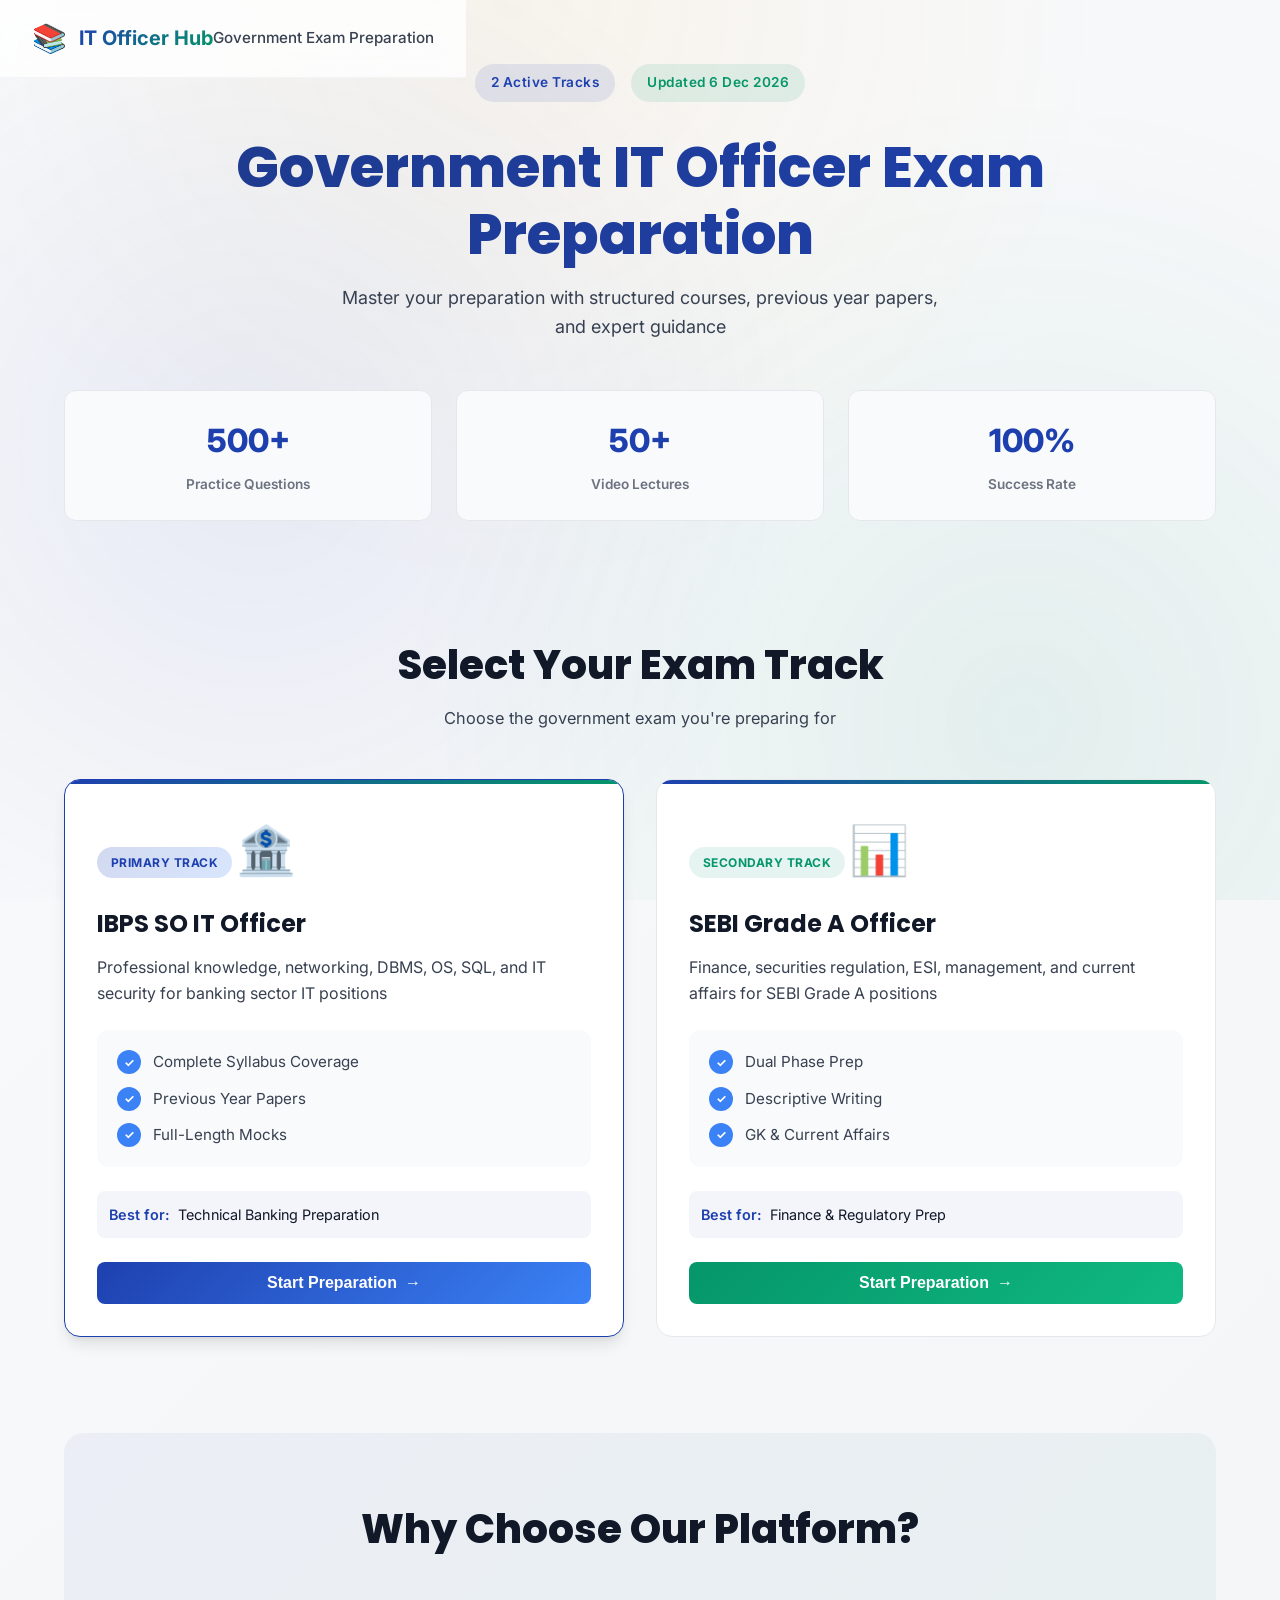
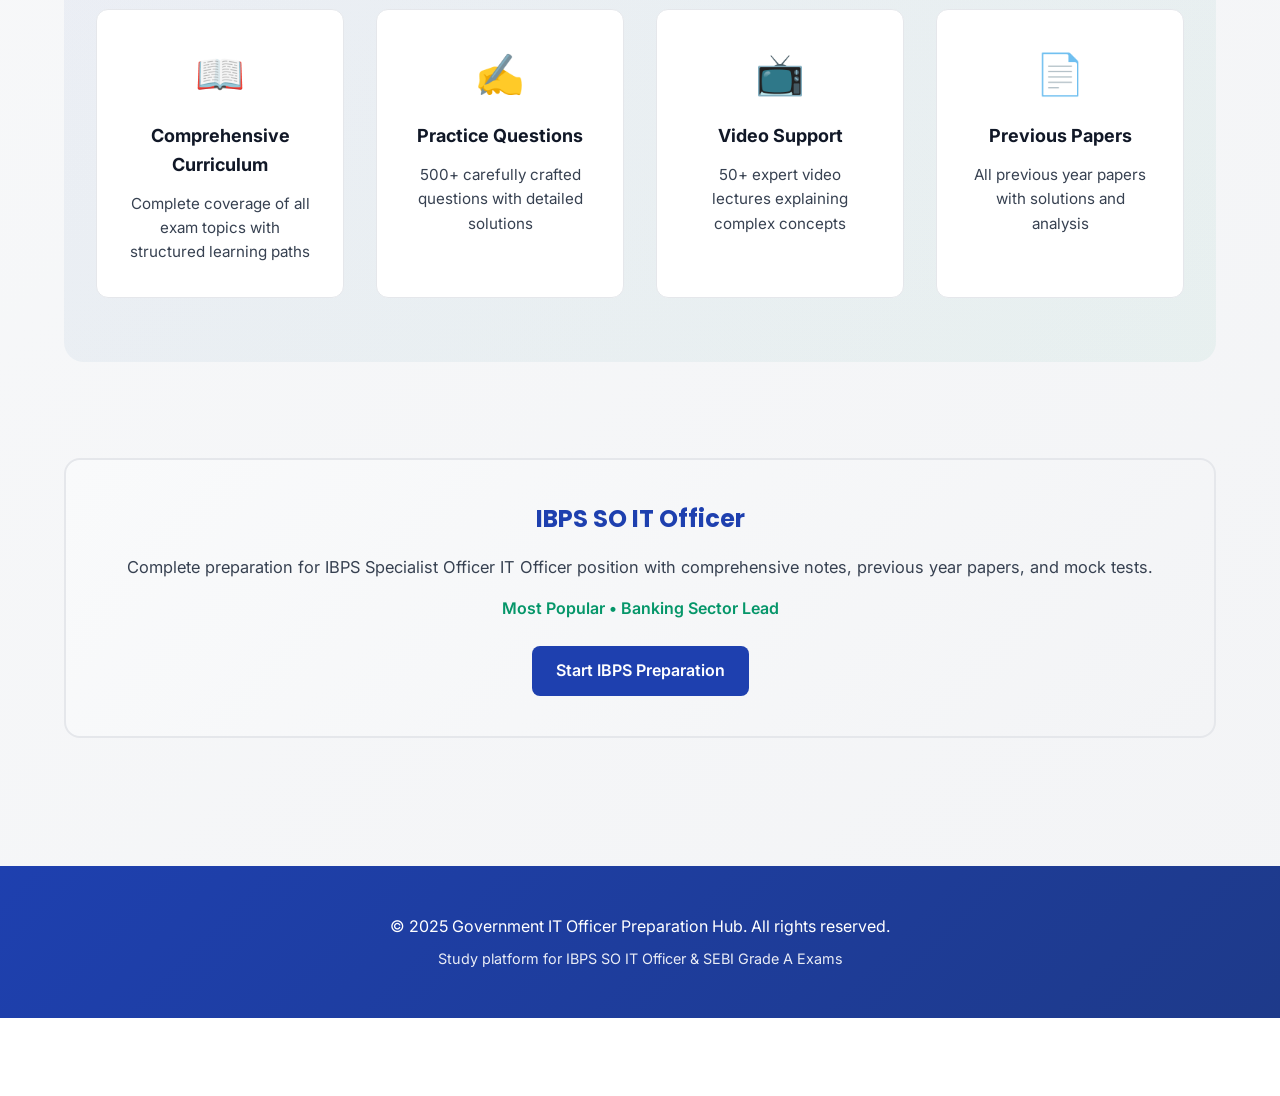
==== index.html @ 73d6515c "first" ====
<!DOCTYPE html>
<html lang="en">
<head>
    <meta charset="UTF-8">
    <meta name="viewport" content="width=device-width, initial-scale=1.0">
    <meta name="description" content="Government IT Officer Exam Preparation Hub - IBPS SO IT Officer & SEBI Grade A Study Platform">
    <title>Government IT Officer - Exam Preparation Hub</title>
    <link rel="preconnect" href="https://fonts.googleapis.com">
    <link rel="preconnect" href="https://fonts.gstatic.com" crossorigin>
    <link href="https://fonts.googleapis.com/css2?family=Inter:wght@300;400;500;600;700;800&family=Poppins:wght@600;700;800&display=swap" rel="stylesheet">
    <link rel="stylesheet" href="assets/css/style.css">
    <script defer src="assets/js/main.js"></script>
</head>
<body class="exam-hub">
    <div class="background-animation"></div>
    
    <header class="navbar">
        <div class="navbar-container">
            <div class="logo">
                <span class="logo-icon">📚</span>
                <span class="logo-text">IT Officer Hub</span>
            </div>
            <nav class="nav-links">
                <span class="nav-item">Government Exam Preparation</span>
            </nav>
        </div>
    </header>

    <main class="container">
        <section class="hero-section">
            <div class="hero-content reveal">
                <div class="status-bar">
                    <span class="badge badge-primary">2 Active Tracks</span>
                    <span class="badge badge-secondary">Updated <span data-current-date>Today</span></span>
                </div>
                
                <h1 class="hero-title">Government IT Officer Exam Preparation</h1>
                <p class="hero-subtitle">Master your preparation with structured courses, previous year papers, and expert guidance</p>
                
                <div class="quick-stats">
                    <div class="stat-box">
                        <div class="stat-number">500+</div>
                        <div class="stat-label">Practice Questions</div>
                    </div>
                    <div class="stat-box">
                        <div class="stat-number">50+</div>
                        <div class="stat-label">Video Lectures</div>
                    </div>
                    <div class="stat-box">
                        <div class="stat-number">100%</div>
                        <div class="stat-label">Success Rate</div>
                    </div>
                </div>
            </div>
        </section>

        <section class="exam-tracks-section">
            <h2 class="section-title">Select Your Exam Track</h2>
            <p class="section-subtitle">Choose the government exam you're preparing for</p>
            
            <div class="exam-grid">
                <div class="exam-track-card reveal" data-exam-card data-href="IBPS_SO_(IT_Officer)/index.html" 
                     data-launch-title="IBPS SO IT Officer" 
                     data-launch-text="Complete preparation for IBPS Specialist Officer IT Officer position with comprehensive notes, previous year papers, and mock tests."
                     data-launch-meta="Most Popular • Banking Sector Lead"
                     data-launch-link-label="Start IBPS Preparation">
                    <div class="card-badge badge-featured">PRIMARY TRACK</div>
                    <div class="card-icon">🏦</div>
                    <h3 class="card-title">IBPS SO IT Officer</h3>
                    <p class="card-description">Professional knowledge, networking, DBMS, OS, SQL, and IT security for banking sector IT positions</p>
                    
                    <div class="card-features">
                        <div class="feature-item">
                            <span class="feature-icon">✓</span>
                            <span>Complete Syllabus Coverage</span>
                        </div>
                        <div class="feature-item">
                            <span class="feature-icon">✓</span>
                            <span>Previous Year Papers</span>
                        </div>
                        <div class="feature-item">
                            <span class="feature-icon">✓</span>
                            <span>Full-Length Mocks</span>
                        </div>
                    </div>

                    <div class="card-meta">
                        <span class="meta-label">Best for:</span>
                        <span>Technical Banking Preparation</span>
                    </div>
                    
                    <button class="button button-primary" type="button" data-href="IBPS_SO_(IT_Officer)/index.html">
                        Start Preparation
                        <span class="button-arrow">→</span>
                    </button>
                </div>

                <div class="exam-track-card reveal" data-exam-card data-href="SEBI_Grade_A/index.html" 
                     data-launch-title="SEBI Grade A" 
                     data-launch-text="Complete guidance for SEBI Grade A Officers Exam including finance, management, descriptive writing, and regulatory framework."
                     data-launch-meta="Securities Regulator • Prestigious Position"
                     data-launch-link-label="Start SEBI Preparation">
                    <div class="card-badge badge-secondary">SECONDARY TRACK</div>
                    <div class="card-icon">📊</div>
                    <h3 class="card-title">SEBI Grade A Officer</h3>
                    <p class="card-description">Finance, securities regulation, ESI, management, and current affairs for SEBI Grade A positions</p>
                    
                    <div class="card-features">
                        <div class="feature-item">
                            <span class="feature-icon">✓</span>
                            <span>Dual Phase Prep</span>
                        </div>
                        <div class="feature-item">
                            <span class="feature-icon">✓</span>
                            <span>Descriptive Writing</span>
                        </div>
                        <div class="feature-item">
                            <span class="feature-icon">✓</span>
                            <span>GK & Current Affairs</span>
                        </div>
                    </div>

                    <div class="card-meta">
                        <span class="meta-label">Best for:</span>
                        <span>Finance & Regulatory Prep</span>
                    </div>
                    
                    <button class="button button-secondary" type="button" data-href="SEBI_Grade_A/index.html">
                        Start Preparation
                        <span class="button-arrow">→</span>
                    </button>
                </div>
            </div>
        </section>

        <section class="features-section">
            <h2 class="section-title">Why Choose Our Platform?</h2>
            
            <div class="features-grid">
                <div class="feature-card reveal">
                    <div class="feature-icon-large">📖</div>
                    <h4>Comprehensive Curriculum</h4>
                    <p>Complete coverage of all exam topics with structured learning paths</p>
                </div>
                <div class="feature-card reveal">
                    <div class="feature-icon-large">✍️</div>
                    <h4>Practice Questions</h4>
                    <p>500+ carefully crafted questions with detailed solutions</p>
                </div>
                <div class="feature-card reveal">
                    <div class="feature-icon-large">📺</div>
                    <h4>Video Support</h4>
                    <p>50+ expert video lectures explaining complex concepts</p>
                </div>
                <div class="feature-card reveal">
                    <div class="feature-icon-large">📄</div>
                    <h4>Previous Papers</h4>
                    <p>All previous year papers with solutions and analysis</p>
                </div>
            </div>
        </section>

        <section class="preview-section">
            <div class="preview-card reveal">
                <h3 class="preview-title" data-launch-preview-title>Select a track above</h3>
                <p class="preview-text" data-launch-preview-text>Hover or tap on any exam track to see a preview and start your preparation journey</p>
                <div class="preview-meta" data-launch-preview-meta></div>
                <a class="preview-link" href="#" data-launch-preview-link data-href="">
                    View Full Details →
                </a>
            </div>
        </section>
    </main>

    <footer class="footer">
        <div class="footer-content">
            <p>&copy; 2025 Government IT Officer Preparation Hub. All rights reserved.</p>
            <p class="footer-note">Study platform for IBPS SO IT Officer & SEBI Grade A Exams</p>
        </div>
    </footer>
</body>
</html>
---- assets/css/style.css ----
:root {
    --primary-color: #1e40af;
    --primary-light: #3b82f6;
    --primary-dark: #1e3a8a;
    --secondary-color: #059669;
    --secondary-light: #10b981;
    --accent-color: #f59e0b;
    --success-color: #10b981;
    --danger-color: #ef4444;
    --warning-color: #f59e0b;
    
    --bg-primary: #ffffff;
    --bg-secondary: #f9fafb;
    --bg-tertiary: #f3f4f6;
    
    --text-primary: #111827;
    --text-secondary: #374151;
    --text-muted: #6b7280;
    --text-light: #9ca3af;
    
    --border-color: #e5e7eb;
    --border-light: #f3f4f6;
    
    --shadow-sm: 0 1px 2px 0 rgba(0, 0, 0, 0.05);
    --shadow-md: 0 4px 6px -1px rgba(0, 0, 0, 0.1), 0 2px 4px -1px rgba(0, 0, 0, 0.06);
    --shadow-lg: 0 10px 15px -3px rgba(0, 0, 0, 0.1), 0 4px 6px -2px rgba(0, 0, 0, 0.05);
    --shadow-xl: 0 20px 25px -5px rgba(0, 0, 0, 0.1), 0 10px 10px -5px rgba(0, 0, 0, 0.04);
    
    --transition-fast: 0.15s ease-in-out;
    --transition-base: 0.3s ease-in-out;
    --transition-slow: 0.5s ease-in-out;
}

* {
    margin: 0;
    padding: 0;
    box-sizing: border-box;
}

html {
    scroll-behavior: smooth;
}

body {
    font-family: 'Inter', -apple-system, BlinkMacSystemFont, 'Segoe UI', sans-serif;
    color: var(--text-primary);
    background: var(--bg-primary);
    line-height: 1.6;
}

body.exam-hub {
    background: linear-gradient(135deg, #f9fafb 0%, #f3f4f6 100%);
    overflow-x: hidden;
}

/* ============= BACKGROUND ANIMATION ============= */
.background-animation {
    position: fixed;
    top: 0;
    left: 0;
    right: 0;
    bottom: 0;
    z-index: -1;
    pointer-events: none;
    background: 
        radial-gradient(circle at 20% 50%, rgba(30, 64, 175, 0.08) 0%, transparent 50%),
        radial-gradient(circle at 80% 80%, rgba(5, 150, 105, 0.08) 0%, transparent 50%),
        radial-gradient(circle at 40% 0%, rgba(245, 158, 11, 0.06) 0%, transparent 50%);
    animation: backgroundShift 15s ease-in-out infinite;
}

@keyframes backgroundShift {
    0%, 100% {
        filter: brightness(1);
    }
    50% {
        filter: brightness(1.05);
    }
}

/* ============= NAVBAR ============= */
.navbar {
    position: sticky;
    top: 0;
    z-index: 99;
    background: rgba(255, 255, 255, 0.8);
    backdrop-filter: blur(10px);
    border-bottom: 1px solid var(--border-light);
    animation: slideDown 0.5s ease-out;
}

@keyframes slideDown {
    from {
        transform: translateY(-100%);
        opacity: 0;
    }
    to {
        transform: translateY(0);
        opacity: 1;
    }
}

.navbar-container {
    max-width: 1200px;
    margin: 0 auto;
    padding: 1rem 2rem;
    display: flex;
    justify-content: space-between;
    align-items: center;
}

.logo {
    display: flex;
    align-items: center;
    gap: 0.75rem;
    font-weight: 700;
    font-size: 1.25rem;
    color: var(--primary-color);
    text-decoration: none;
}

.logo-icon {
    font-size: 1.75rem;
    display: inline-block;
    animation: bounce 2s ease-in-out infinite;
}

@keyframes bounce {
    0%, 100% { transform: translateY(0); }
    50% { transform: translateY(-8px); }
}

.logo-text {
    background: linear-gradient(135deg, var(--primary-color), var(--secondary-color));
    -webkit-background-clip: text;
    -webkit-text-fill-color: transparent;
    background-clip: text;
}

.nav-links {
    display: flex;
    gap: 2rem;
    align-items: center;
}

.nav-item {
    font-size: 0.95rem;
    color: var(--text-secondary);
    font-weight: 500;
}

/* ============= CONTAINER ============= */
.container {
    max-width: 1200px;
    margin: 0 auto;
    padding: 0 1.5rem;
}

/* ============= HERO SECTION ============= */
.hero-section {
    padding: 4rem 0 3rem;
    text-align: center;
}

.hero-content {
    opacity: 0;
    animation: fadeInUp 0.8s ease-out forwards;
}

@keyframes fadeInUp {
    from {
        opacity: 0;
        transform: translateY(30px);
    }
    to {
        opacity: 1;
        transform: translateY(0);
    }
}

.status-bar {
    display: flex;
    gap: 1rem;
    justify-content: center;
    flex-wrap: wrap;
    margin-bottom: 2rem;
}

.badge {
    display: inline-block;
    padding: 0.5rem 1rem;
    border-radius: 50px;
    font-size: 0.85rem;
    font-weight: 600;
    letter-spacing: 0.5px;
}

.badge-primary {
    background: rgba(30, 64, 175, 0.1);
    color: var(--primary-color);
}

.badge-secondary {
    background: rgba(5, 150, 105, 0.1);
    color: var(--secondary-color);
}

.hero-title {
    font-family: 'Poppins', sans-serif;
    font-size: clamp(2rem, 5vw, 3.5rem);
    font-weight: 800;
    line-height: 1.2;
    margin-bottom: 1rem;
    background: linear-gradient(135deg, var(--primary-dark), var(--primary-color));
    -webkit-background-clip: text;
    -webkit-text-fill-color: transparent;
    background-clip: text;
}

.hero-subtitle {
    font-size: 1.125rem;
    color: var(--text-secondary);
    margin-bottom: 3rem;
    max-width: 600px;
    margin-left: auto;
    margin-right: auto;
}

.quick-stats {
    display: grid;
    grid-template-columns: repeat(auto-fit, minmax(150px, 1fr));
    gap: 1.5rem;
    margin-top: 3rem;
}

.stat-box {
    padding: 1.5rem;
    background: var(--bg-secondary);
    border: 1px solid var(--border-color);
    border-radius: 12px;
    animation: slideInUp 0.6s ease-out backwards;
    transition: all var(--transition-base);
}

.stat-box:nth-child(1) { animation-delay: 0.1s; }
.stat-box:nth-child(2) { animation-delay: 0.2s; }
.stat-box:nth-child(3) { animation-delay: 0.3s; }

@keyframes slideInUp {
    from {
        opacity: 0;
        transform: translateY(20px);
    }
    to {
        opacity: 1;
        transform: translateY(0);
    }
}

.stat-box:hover {
    transform: translateY(-5px);
    box-shadow: var(--shadow-md);
    border-color: var(--primary-light);
}

.stat-number {
    font-size: 2rem;
    font-weight: 800;
    color: var(--primary-color);
    margin-bottom: 0.5rem;
}

.stat-label {
    font-size: 0.85rem;
    color: var(--text-muted);
    font-weight: 600;
}

/* ============= EXAM TRACKS SECTION ============= */
.exam-tracks-section {
    padding: 4rem 0;
}

.section-title {
    font-family: 'Poppins', sans-serif;
    font-size: clamp(1.75rem, 4vw, 2.5rem);
    font-weight: 800;
    text-align: center;
    margin-bottom: 0.5rem;
    color: var(--text-primary);
}

.section-subtitle {
    text-align: center;
    color: var(--text-secondary);
    margin-bottom: 3rem;
    font-size: 1.025rem;
}

.exam-grid {
    display: grid;
    grid-template-columns: repeat(auto-fit, minmax(320px, 1fr));
    gap: 2rem;
}

.exam-track-card {
    position: relative;
    padding: 2rem;
    background: var(--bg-primary);
    border: 1px solid var(--border-color);
    border-radius: 16px;
    overflow: hidden;
    opacity: 0;
    animation: scaleInCard 0.6s ease-out forwards;
    transition: all var(--transition-base);
    cursor: pointer;
}

.exam-track-card:nth-child(1) { animation-delay: 0.2s; }
.exam-track-card:nth-child(2) { animation-delay: 0.3s; }

@keyframes scaleInCard {
    from {
        opacity: 0;
        transform: scale(0.9) translateY(20px);
    }
    to {
        opacity: 1;
        transform: scale(1) translateY(0);
    }
}

.exam-track-card::before {
    content: '';
    position: absolute;
    top: 0;
    left: 0;
    right: 0;
    height: 4px;
    background: linear-gradient(90deg, var(--primary-color), var(--secondary-color));
}

.exam-track-card.is-active {
    border-color: var(--primary-color);
    box-shadow: var(--shadow-lg);
    transform: translateY(-5px);
}

.exam-track-card:hover {
    transform: translateY(-8px);
    box-shadow: var(--shadow-lg);
    border-color: var(--primary-light);
}

.card-badge {
    display: inline-block;
    padding: 0.4rem 0.85rem;
    border-radius: 50px;
    font-size: 0.75rem;
    font-weight: 700;
    letter-spacing: 0.5px;
    margin-bottom: 1rem;
}

.badge-featured {
    background: linear-gradient(135deg, rgba(30, 64, 175, 0.2), rgba(59, 130, 246, 0.2));
    color: var(--primary-color);
}

.badge-secondary {
    background: rgba(5, 150, 105, 0.1);
    color: var(--secondary-color);
}

.card-icon {
    font-size: 3rem;
    margin-bottom: 1rem;
    display: inline-block;
}

.card-title {
    font-family: 'Poppins', sans-serif;
    font-size: 1.5rem;
    font-weight: 700;
    margin-bottom: 0.75rem;
    color: var(--text-primary);
}

.card-description {
    color: var(--text-secondary);
    margin-bottom: 1.5rem;
    line-height: 1.6;
}

.card-features {
    background: var(--bg-secondary);
    padding: 1.25rem;
    border-radius: 12px;
    margin-bottom: 1.5rem;
    display: flex;
    flex-direction: column;
    gap: 0.75rem;
}

.feature-item {
    display: flex;
    align-items: center;
    gap: 0.75rem;
    font-size: 0.95rem;
    color: var(--text-secondary);
}

.feature-icon {
    display: inline-flex;
    align-items: center;
    justify-content: center;
    width: 24px;
    height: 24px;
    background: var(--primary-light);
    color: white;
    border-radius: 50%;
    font-weight: bold;
    font-size: 0.75rem;
    flex-shrink: 0;
}

.card-meta {
    display: flex;
    align-items: center;
    gap: 0.5rem;
    margin-bottom: 1.5rem;
    padding: 0.75rem;
    background: rgba(30, 64, 175, 0.05);
    border-radius: 8px;
    font-size: 0.9rem;
}

.meta-label {
    font-weight: 600;
    color: var(--primary-color);
}

/* ============= BUTTONS ============= */
.button {
    display: inline-flex;
    align-items: center;
    justify-content: center;
    gap: 0.5rem;
    padding: 0.75rem 1.5rem;
    border: none;
    border-radius: 8px;
    font-size: 1rem;
    font-weight: 600;
    cursor: pointer;
    transition: all var(--transition-base);
    text-decoration: none;
    width: 100%;
}

.button-primary {
    background: linear-gradient(135deg, var(--primary-color), var(--primary-light));
    color: white;
}

.button-primary:hover {
    transform: translateY(-2px);
    box-shadow: var(--shadow-lg);
    background: linear-gradient(135deg, var(--primary-dark), var(--primary-color));
}

.button-primary:active {
    transform: translateY(0);
}

.button-secondary {
    background: linear-gradient(135deg, var(--secondary-color), var(--secondary-light));
    color: white;
}

.button-secondary:hover {
    transform: translateY(-2px);
    box-shadow: var(--shadow-lg);
    background: linear-gradient(135deg, #047857, var(--secondary-color));
}

.button-arrow {
    display: inline-block;
    transition: transform var(--transition-base);
}

.button:hover .button-arrow {
    transform: translateX(4px);
}

/* ============= FEATURES SECTION ============= */
.features-section {
    padding: 4rem 0;
    background: linear-gradient(135deg, rgba(30, 64, 175, 0.05), rgba(5, 150, 105, 0.05));
    border-radius: 20px;
    padding: 4rem 2rem;
    margin: 2rem 0;
}

.features-grid {
    display: grid;
    grid-template-columns: repeat(auto-fit, minmax(200px, 1fr));
    gap: 2rem;
    margin-top: 3rem;
}

.feature-card {
    padding: 2rem;
    background: var(--bg-primary);
    border: 1px solid var(--border-color);
    border-radius: 12px;
    text-align: center;
    opacity: 0;
    animation: fadeInUp 0.6s ease-out forwards;
    transition: all var(--transition-base);
}

.feature-card:nth-child(1) { animation-delay: 0.1s; }
.feature-card:nth-child(2) { animation-delay: 0.2s; }
.feature-card:nth-child(3) { animation-delay: 0.3s; }
.feature-card:nth-child(4) { animation-delay: 0.4s; }

.feature-card:hover {
    transform: translateY(-10px);
    box-shadow: var(--shadow-lg);
    border-color: var(--primary-light);
}

.feature-icon-large {
    font-size: 2.5rem;
    margin-bottom: 1rem;
    display: inline-block;
}

.feature-card h4 {
    font-size: 1.125rem;
    font-weight: 700;
    margin-bottom: 0.75rem;
    color: var(--text-primary);
}

.feature-card p {
    color: var(--text-secondary);
    font-size: 0.95rem;
}

/* ============= PREVIEW SECTION ============= */
.preview-section {
    padding: 4rem 0;
}

.preview-card {
    padding: 2.5rem;
    background: linear-gradient(135deg, var(--bg-secondary), var(--bg-tertiary));
    border: 2px solid var(--border-color);
    border-radius: 16px;
    text-align: center;
    opacity: 0;
    animation: fadeInUp 0.8s ease-out forwards;
    transition: all var(--transition-base);
}

.preview-card:hover {
    border-color: var(--primary-light);
    box-shadow: var(--shadow-lg);
}

.preview-title {
    font-family: 'Poppins', sans-serif;
    font-size: 1.5rem;
    font-weight: 700;
    margin-bottom: 1rem;
    color: var(--primary-color);
}

.preview-text {
    color: var(--text-secondary);
    margin-bottom: 1rem;
    font-size: 1.025rem;
}

.preview-meta {
    color: var(--secondary-color);
    font-weight: 600;
    margin-bottom: 1.5rem;
}

.preview-link {
    display: inline-block;
    padding: 0.75rem 1.5rem;
    background: var(--primary-color);
    color: white;
    text-decoration: none;
    border-radius: 8px;
    font-weight: 600;
    transition: all var(--transition-base);
}

.preview-link:hover {
    background: var(--primary-dark);
    transform: translateY(-2px);
    box-shadow: var(--shadow-lg);
}

/* ============= FOOTER ============= */
.footer {
    background: linear-gradient(135deg, var(--primary-color), var(--primary-dark));
    color: white;
    padding: 3rem 0;
    margin-top: 4rem;
    text-align: center;
}

.footer-content {
    max-width: 1200px;
    margin: 0 auto;
    padding: 0 1.5rem;
}

.footer-note {
    font-size: 0.9rem;
    opacity: 0.9;
    margin-top: 0.5rem;
}

/* ============= REVEAL ANIMATION ============= */
.reveal {
    opacity: 0;
    animation: fadeInUp 0.8s ease-out forwards;
}

.is-visible {
    opacity: 1;
}

/* ============= RESPONSIVE DESIGN ============= */
@media (max-width: 768px) {
    .navbar-container {
        padding: 1rem;
        flex-direction: column;
        gap: 1rem;
    }

    .logo-text {
        font-size: 1.1rem;
    }

    .nav-links {
        gap: 1rem;
        font-size: 0.9rem;
    }

    .hero-section {
        padding: 2rem 0 2rem;
    }

    .hero-title {
        font-size: 2rem;
    }

    .hero-subtitle {
        font-size: 1rem;
        margin-bottom: 2rem;
    }

    .quick-stats {
        grid-template-columns: 1fr;
        gap: 1rem;
    }

    .status-bar {
        flex-direction: column;
        gap: 0.75rem;
    }

    .badge {
        padding: 0.4rem 0.75rem;
        font-size: 0.8rem;
    }

    .exam-grid {
        grid-template-columns: 1fr;
        gap: 1.5rem;
    }

    .exam-track-card {
        padding: 1.5rem;
    }

    .features-grid {
        grid-template-columns: repeat(auto-fit, minmax(150px, 1fr));
        gap: 1rem;
    }

    .feature-card {
        padding: 1.5rem;
    }

    .feature-icon-large {
        font-size: 2rem;
    }

    .button {
        padding: 0.65rem 1.25rem;
        font-size: 0.95rem;
    }

    .features-section {
        padding: 2rem;
        margin: 1.5rem 0;
    }

    .preview-card {
        padding: 1.5rem;
    }

    .preview-title {
        font-size: 1.25rem;
    }

    .card-features {
        padding: 1rem;
    }

    .feature-item {
        font-size: 0.85rem;
    }
}

@media (max-width: 480px) {
    .navbar {
        position: relative;
    }

    .navbar-container {
        padding: 0.8rem;
    }

    .logo {
        gap: 0.5rem;
        font-size: 1rem;
    }

    .logo-icon {
        font-size: 1.4rem;
    }

    .nav-item {
        font-size: 0.8rem;
    }

    .hero-title {
        font-size: 1.5rem;
    }

    .hero-subtitle {
        font-size: 0.95rem;
    }

    .section-title {
        font-size: 1.4rem;
    }

    .status-bar {
        gap: 0.5rem;
    }

    .badge {
        padding: 0.35rem 0.65rem;
        font-size: 0.75rem;
    }

    .quick-stats {
        gap: 0.8rem;
    }

    .stat-number {
        font-size: 1.5rem;
    }

    .stat-label {
        font-size: 0.75rem;
    }

    .card-badge {
        padding: 0.3rem 0.6rem;
        font-size: 0.68rem;
    }

    .card-icon {
        font-size: 2rem;
    }

    .card-title {
        font-size: 1.25rem;
    }

    .button {
        padding: 0.6rem 1rem;
        font-size: 0.9rem;
    }

    .container {
        padding: 0 1rem;
    }
}

/* ============= ACCESSIBILITY ============= */
@media (prefers-reduced-motion: reduce) {
    * {
        animation-duration: 0.01ms !important;
        animation-iteration-count: 1 !important;
        transition-duration: 0.01ms !important;
    }
}

@media (prefers-color-scheme: dark) {
    :root {
        --bg-primary: #1f2937;
        --bg-secondary: #111827;
        --bg-tertiary: #0f1419;
        --text-primary: #f9fafb;
        --text-secondary: #d1d5db;
        --text-muted: #9ca3af;
        --text-light: #6b7280;
        --border-color: #374151;
        --border-light: #1f2937;
    }

    body.exam-hub {
        background: linear-gradient(135deg, #111827 0%, #0f1419 100%);
    }
}
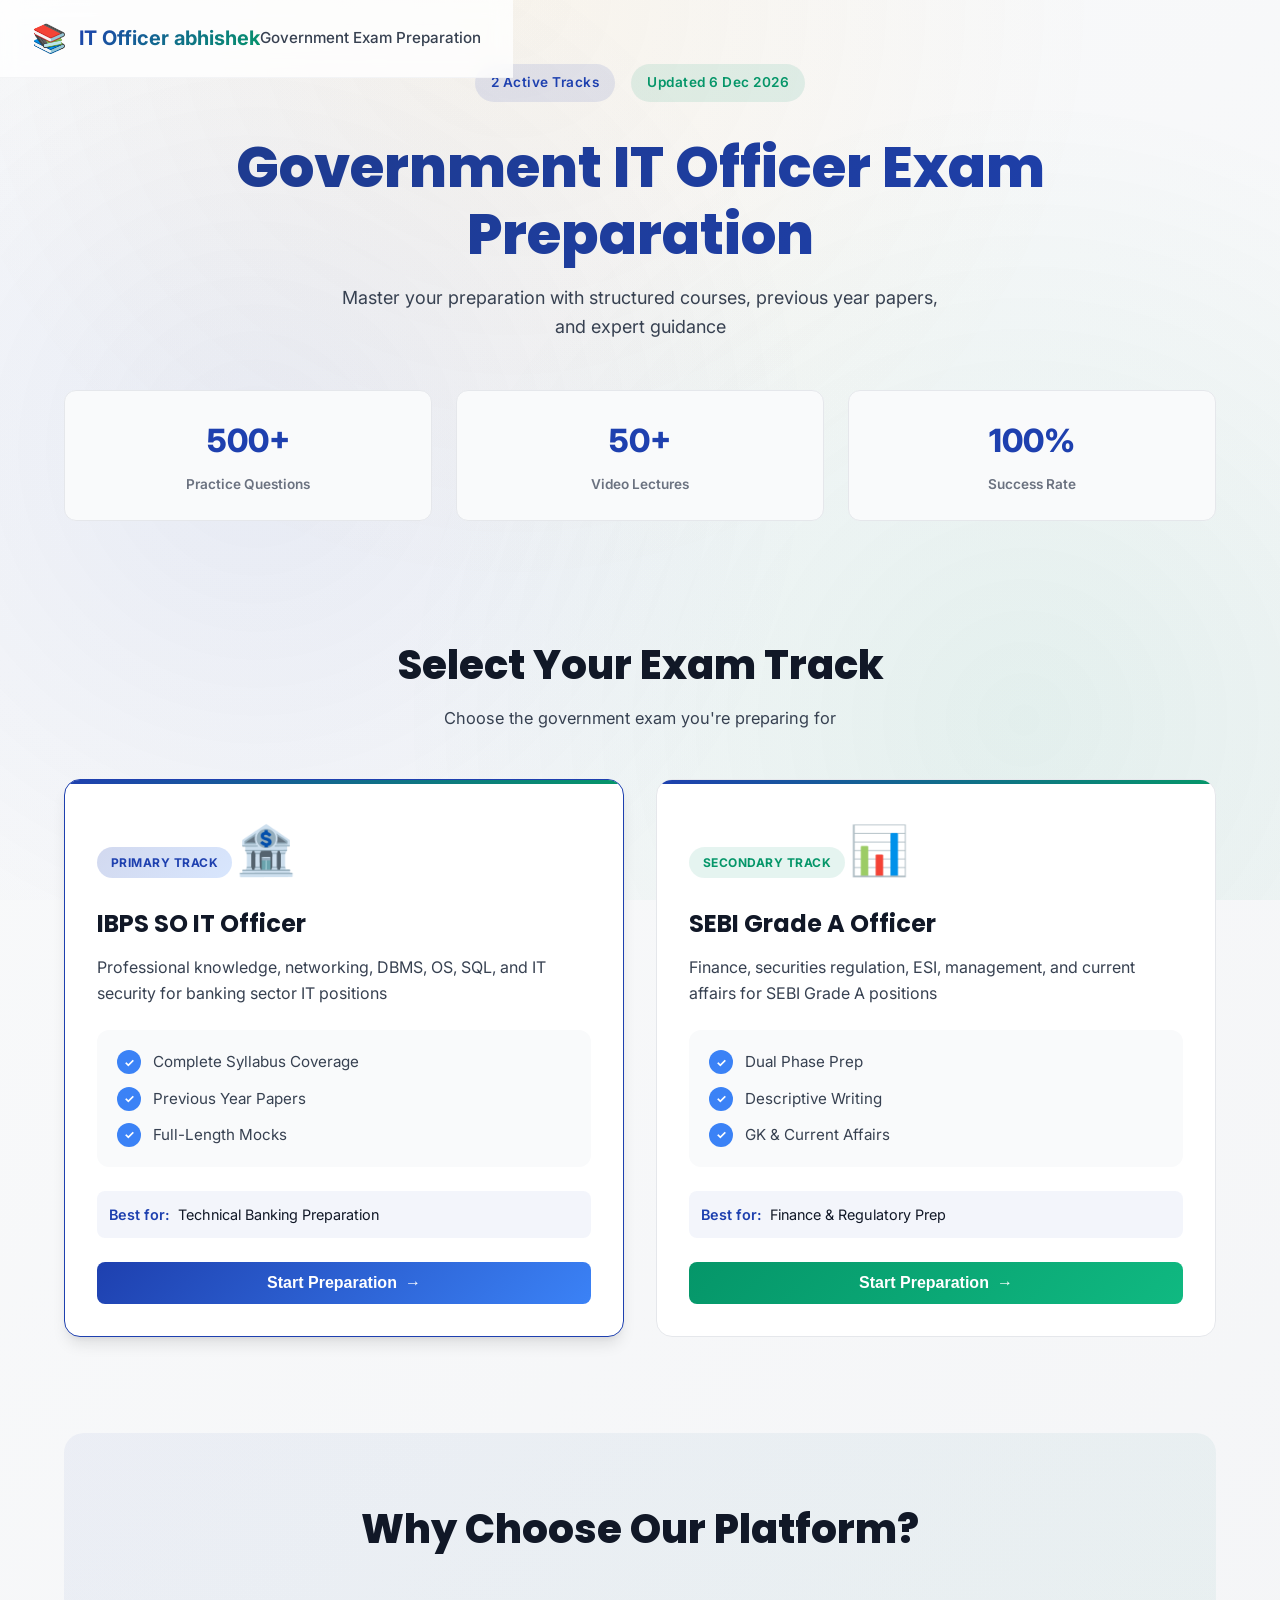
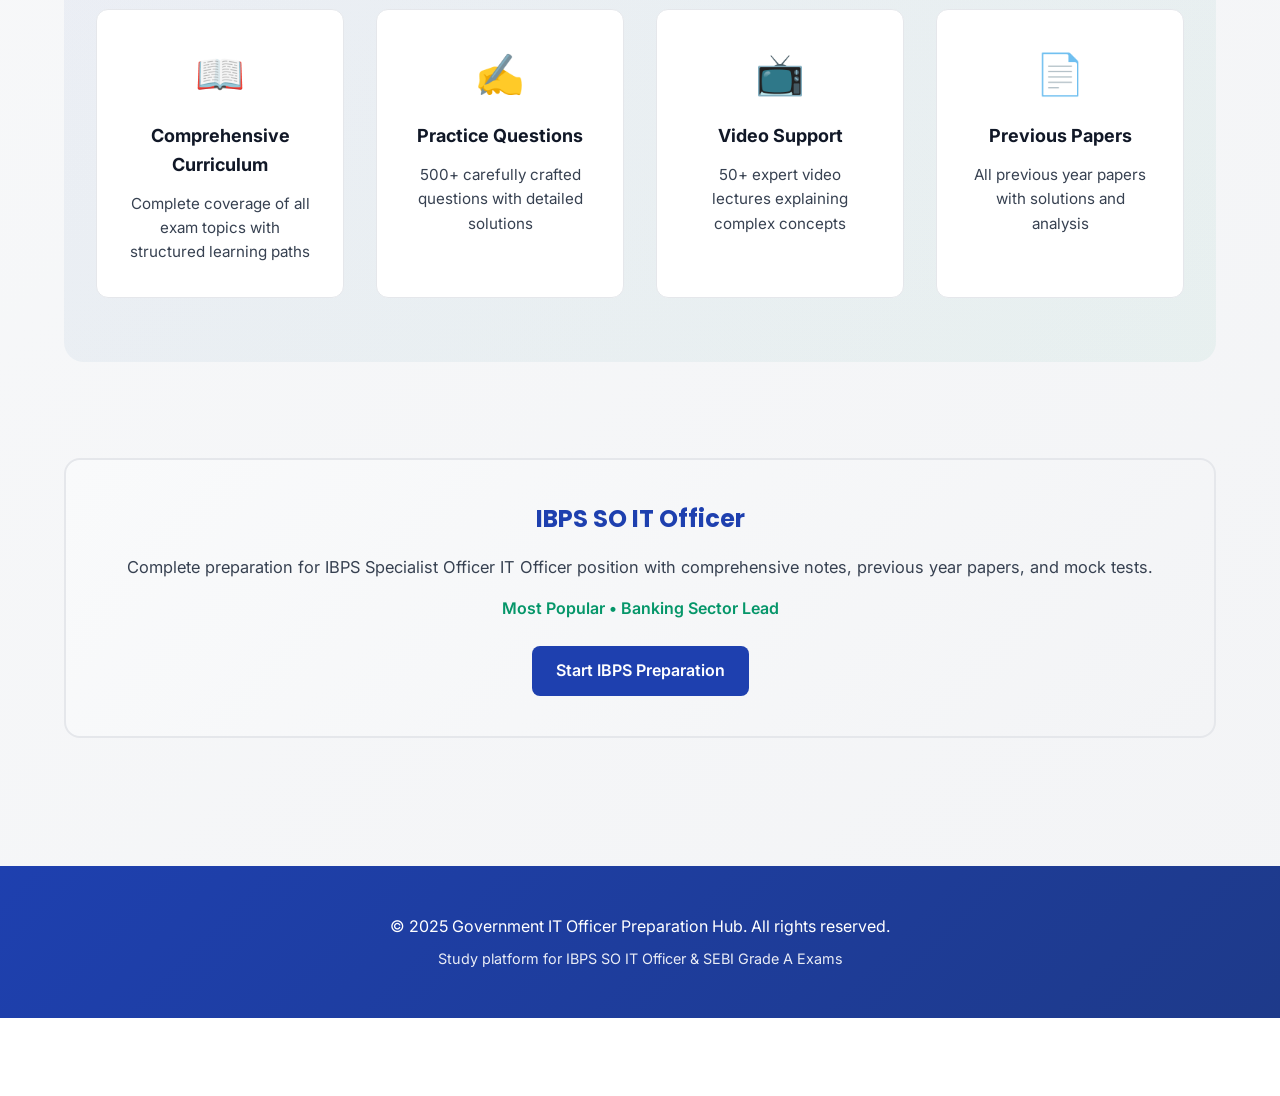
==== commit 74489bfb: "branch main 2 first" ====
--- a/index.html
+++ b/index.html
@@ -18,7 +18,7 @@
         <div class="navbar-container">
             <div class="logo">
                 <span class="logo-icon">📚</span>
-                <span class="logo-text">IT Officer Hub</span>
+                <span class="logo-text">IT Officer abhishek</span>
             </div>
             <nav class="nav-links">
                 <span class="nav-item">Government Exam Preparation</span>
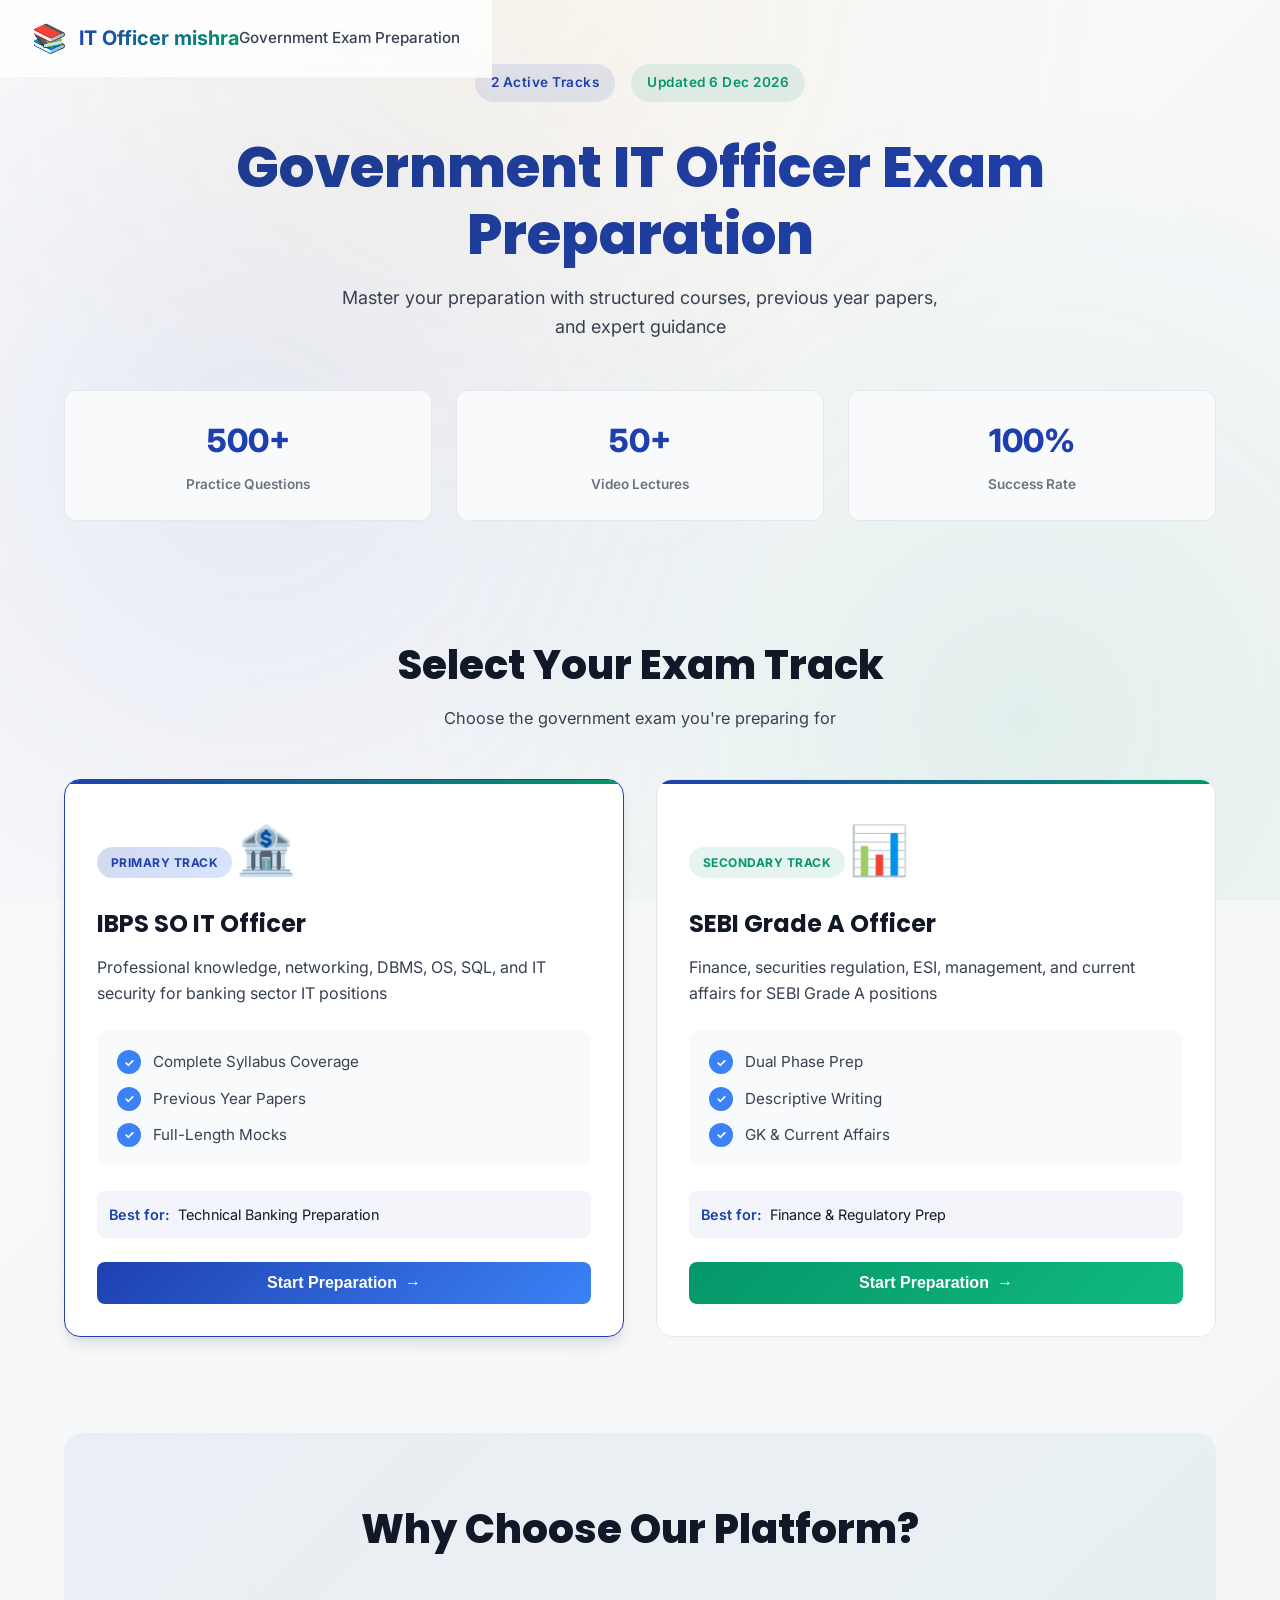
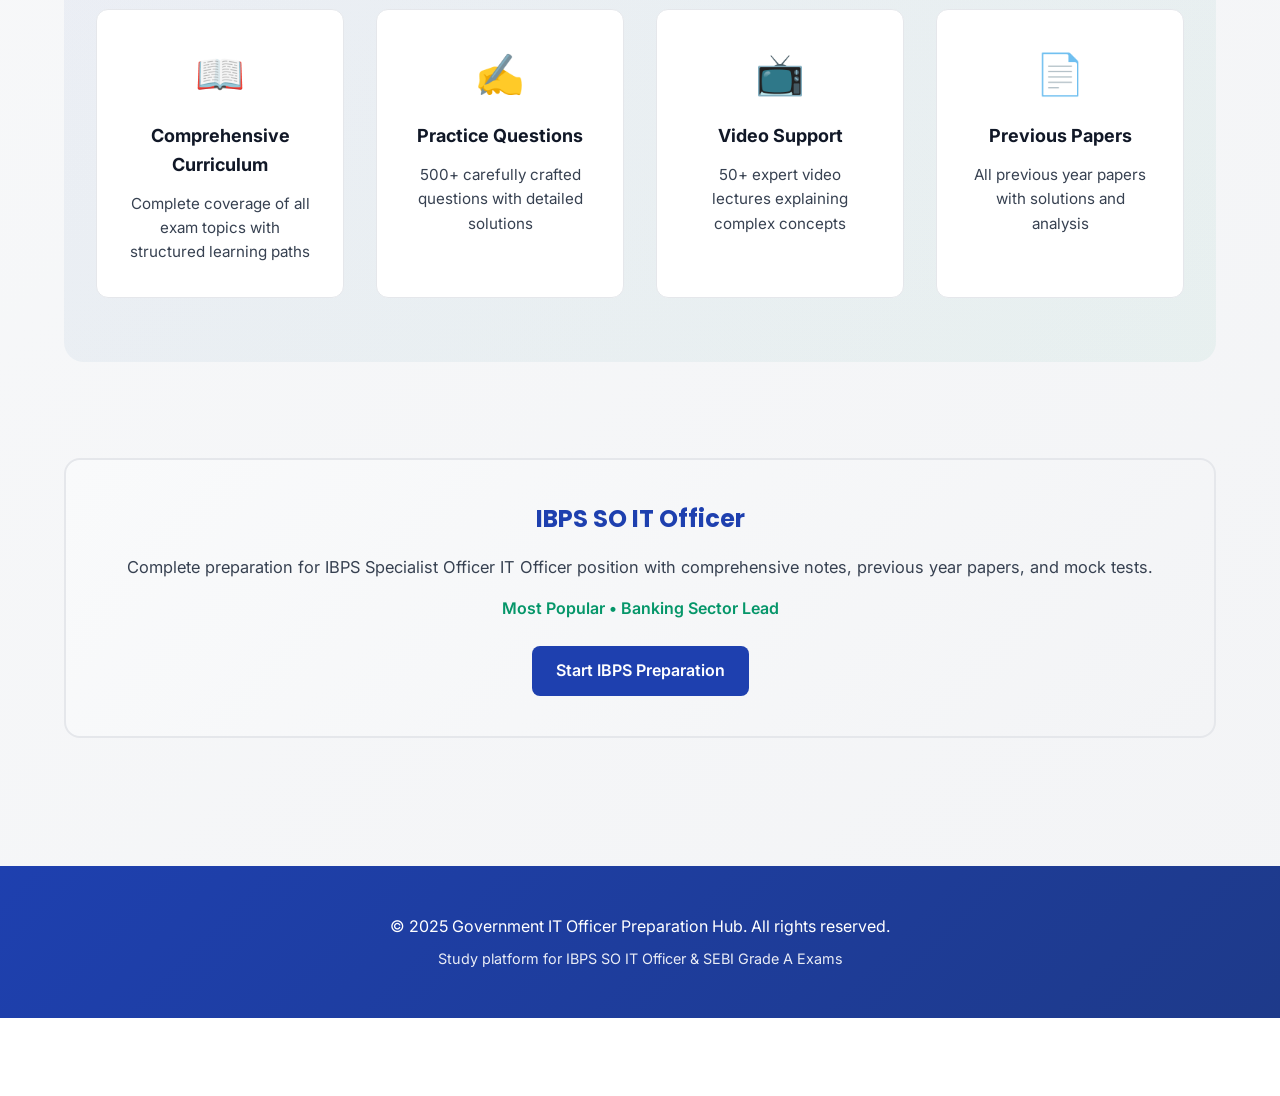
==== commit 4e084ba7: "Commit from main-2 change to mishra" ====
--- a/index.html
+++ b/index.html
@@ -18,7 +18,7 @@
         <div class="navbar-container">
             <div class="logo">
                 <span class="logo-icon">📚</span>
-                <span class="logo-text">IT Officer abhishek</span>
+                <span class="logo-text">IT Officer mishra</span>
             </div>
             <nav class="nav-links">
                 <span class="nav-item">Government Exam Preparation</span>
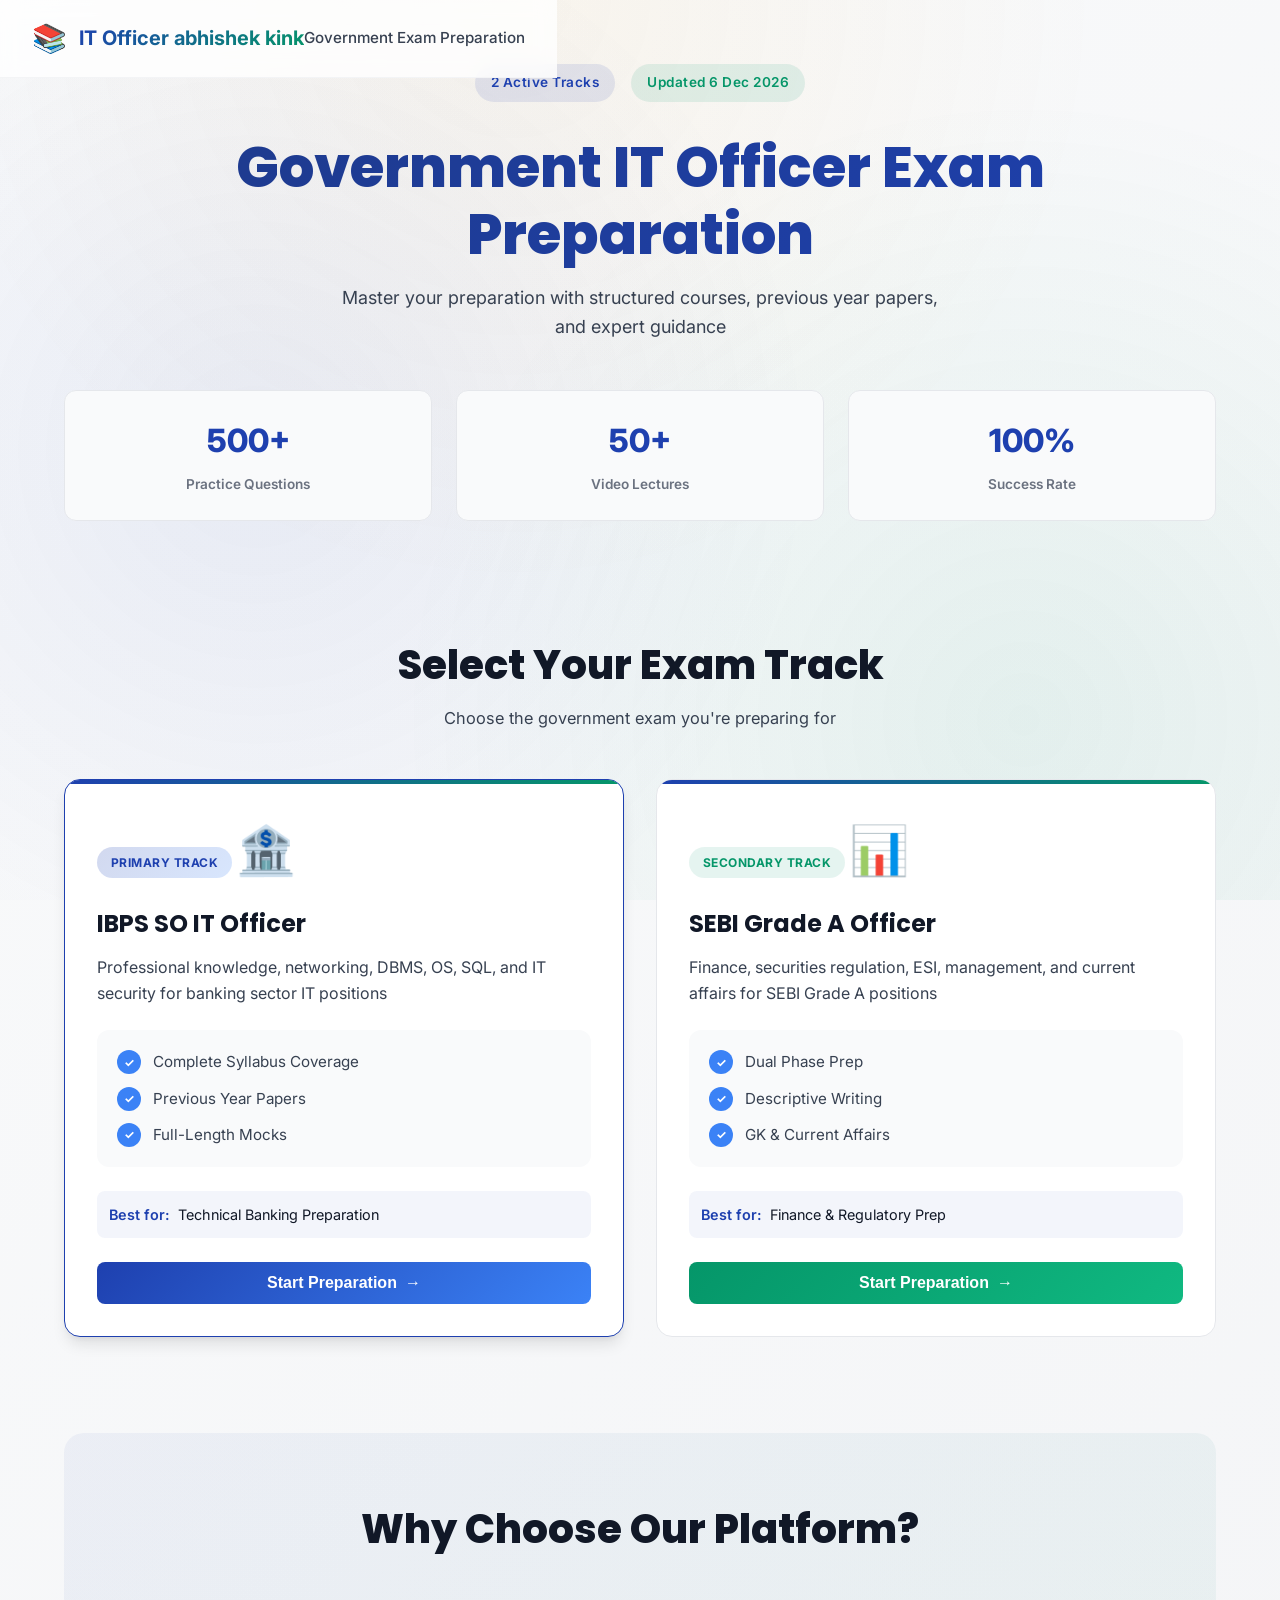
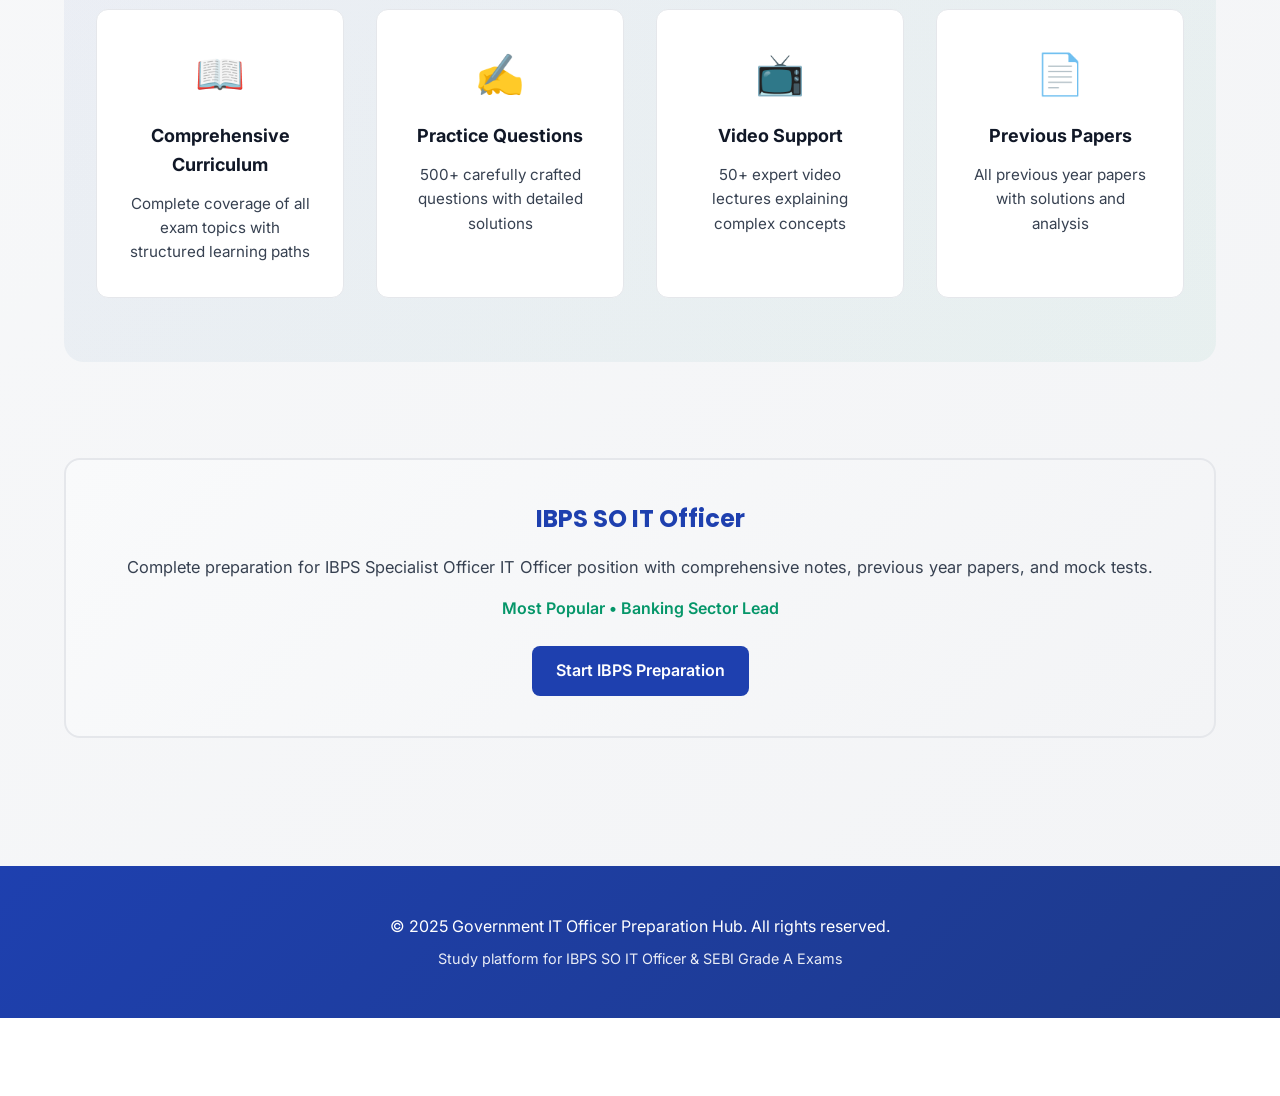
==== commit f468e266: "commit from main" ====
--- a/index.html
+++ b/index.html
@@ -18,7 +18,7 @@
         <div class="navbar-container">
             <div class="logo">
                 <span class="logo-icon">📚</span>
-                <span class="logo-text">IT Officer mishra</span>
+                <span class="logo-text">IT Officer abhishek kink</span>
             </div>
             <nav class="nav-links">
                 <span class="nav-item">Government Exam Preparation</span>
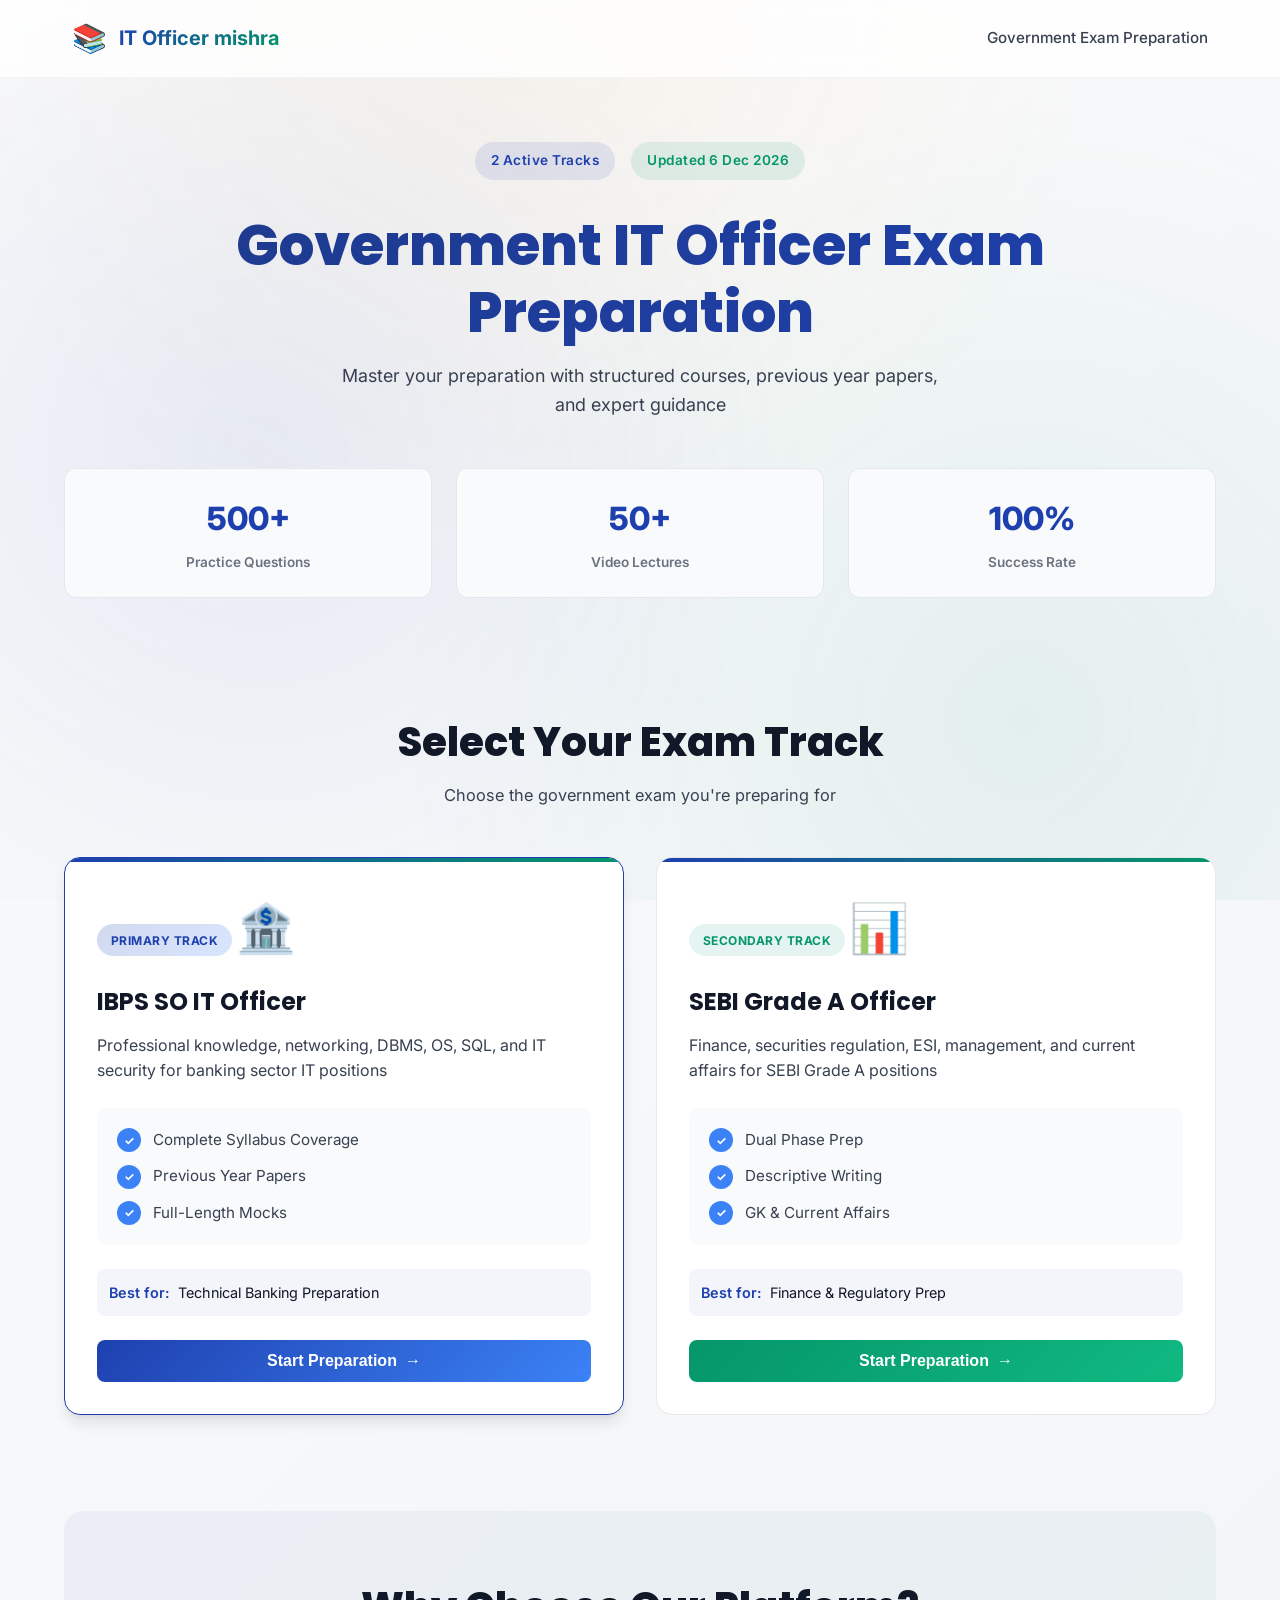
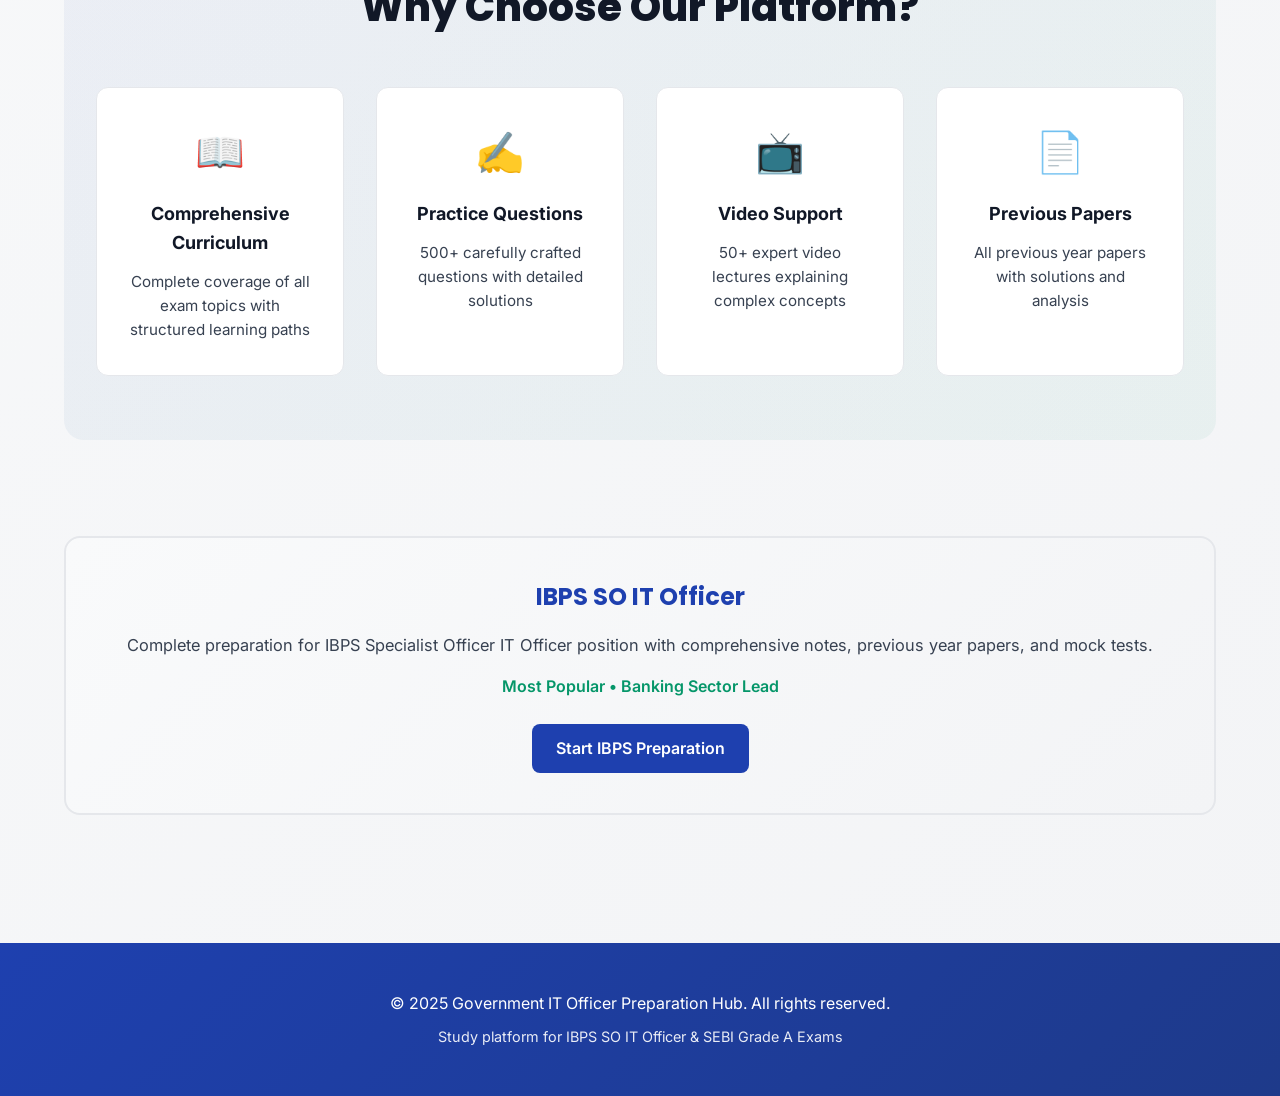
==== commit bf1e03ce: "after merge" ====
--- a/index.html
+++ b/index.html
@@ -18,7 +18,7 @@
         <div class="navbar-container">
             <div class="logo">
                 <span class="logo-icon">📚</span>
-                <span class="logo-text">IT Officer abhishek kink</span>
+                <span class="logo-text">IT Officer mishra</span>
             </div>
             <nav class="nav-links">
                 <span class="nav-item">Government Exam Preparation</span>
